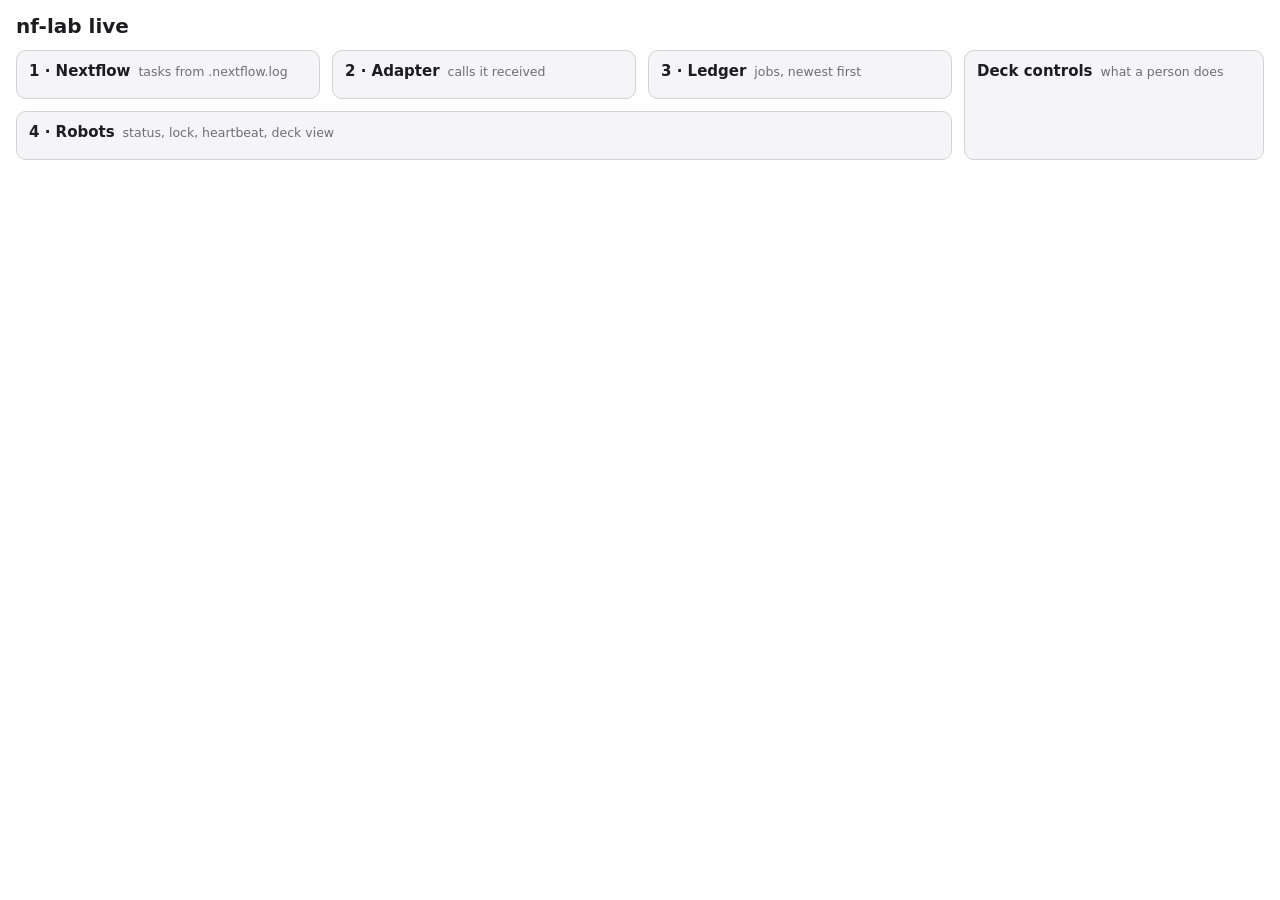
==== dashboard/src/nf_lab_dashboard/index.html @ b920cee9 "Dashboard: a missing or unreadable ledger is a message in the panel, not a 500 The ledger panel name" ====
<!doctype html>
<html lang="en">
<head>
<meta charset="utf-8">
<meta name="viewport" content="width=device-width, initial-scale=1">
<title>nf-lab live</title>
<style>
  :root { --bg: #fff; --fg: #1d1d1f; --muted: #6e6e73; --line: #d2d2d7; --card: #f5f5f7;
          --ok: #1a7f37; --warn: #9a6700; --bad: #c62828; --info: #0b62c4; --flash: #fff3b0; }
  @media (prefers-color-scheme: dark) {
    :root { --bg: #1c1c1e; --fg: #f2f2f7; --muted: #a1a1a6; --line: #3a3a3c; --card: #2c2c2e;
            --ok: #4ac26b; --warn: #d29922; --bad: #ff6b6b; --info: #6cb6ff; --flash: #5a4a00; }
  }
  * { box-sizing: border-box; }
  body { background: var(--bg); color: var(--fg); font: 14px/1.4 system-ui, sans-serif; margin: 0; padding: 12px 16px; }
  header { display: flex; flex-wrap: wrap; gap: 6px 16px; align-items: baseline; margin-bottom: 10px; }
  h1 { font-size: 20px; margin: 0; }
  h2 { font-size: 15px; margin: 0 0 6px; display: flex; gap: 8px; align-items: baseline; }
  h2 small { font-weight: normal; color: var(--muted); }
  .muted { color: var(--muted); }
  main { display: grid; gap: 12px; grid-template-columns: repeat(3, minmax(0, 1fr)) minmax(300px, 0.9fr);
         grid-template-areas: "nf adapter ledger deck" "robots robots robots deck"; }
  section { background: var(--card); border: 1px solid var(--line); border-radius: 10px; padding: 10px 12px; min-width: 0; }
  #nf { grid-area: nf; } #adapter { grid-area: adapter; } #ledger { grid-area: ledger; }
  #robots { grid-area: robots; } #deck { grid-area: deck; display: flex; flex-direction: column; }
  @media (max-width: 1100px) {
    main { grid-template-columns: minmax(0, 1fr); grid-template-areas: "nf" "adapter" "ledger" "robots" "deck"; }
  }
  .scroll { max-height: 40vh; overflow: auto; }
  table { border-collapse: collapse; width: 100%; font-size: 13px; }
  th, td { text-align: left; padding: 3px 6px 3px 0; border-bottom: 1px solid var(--line); white-space: nowrap; }
  th { color: var(--muted); font-weight: 600; }
  td.wrap { white-space: normal; }
  code { font-size: 12px; }
  .ok { color: var(--ok); } .warn { color: var(--warn); } .bad { color: var(--bad); } .info { color: var(--info); }
  tr.flash td { background: var(--flash); transition: background 0s; }
  tr td { transition: background 1.5s; }
  .robots { display: grid; gap: 12px; grid-template-columns: repeat(auto-fit, minmax(320px, 1fr)); }
  .robot { border: 1px solid var(--line); border-radius: 8px; padding: 8px; background: var(--bg); }
  .robot h3 { margin: 0 0 4px; font-size: 14px; }
  .viewer { height: 320px; overflow: hidden; border-radius: 6px; border: 1px solid var(--line); margin-top: 6px; }
  .viewer iframe { width: 200%; height: 640px; border: 0; transform: scale(.5); transform-origin: 0 0; }
  #deck iframe { flex: 1; min-height: 70vh; width: 100%; border: 0; border-radius: 6px; background: var(--bg); }
  .error { color: var(--bad); }
</style>
</head>
<body>
<header>
  <h1>nf-lab live</h1>
  <span id="run" class="muted"></span>
  <span id="where" class="muted"></span>
</header>
<main>
  <section id="nf"><h2>1 · Nextflow <small>tasks from .nextflow.log</small></h2><div class="scroll" id="nf-body"></div></section>
  <section id="adapter"><h2>2 · Adapter <small>calls it received</small></h2><div class="scroll" id="adapter-body"></div></section>
  <section id="ledger"><h2>3 · Ledger <small>jobs, newest first</small></h2><div class="scroll" id="ledger-body"></div></section>
  <section id="robots"><h2>4 · Robots <small>status, lock, heartbeat, deck view</small></h2><div id="robots-body" class="robots"></div></section>
  <section id="deck"><h2>Deck controls <small>what a person does</small></h2></section>
</main>
<script>
const esc = s => String(s ?? "").replace(/[&<>"]/g, c => ({ "&": "&amp;", "<": "&lt;", ">": "&gt;", '"': "&quot;" }[c]));
const CLS = { done: "ok", cached: "info", submitted: "warn", running: "warn", queued: "muted", preflight: "warn",
              failed_preflight: "warn", failed_in_protocol: "bad", stopped: "bad", voided: "muted",
              ready: "ok", empty: "muted", unload: "warn", needs_person: "bad", finished: "ok", aborted: "bad" };
const cls = s => CLS[s] || (String(s).startsWith("exit") ? "bad" : "");
const table = (head, rows) => rows.length
  ? `<table><tr>${head.map(h => `<th>${h}</th>`).join("")}</tr>${rows.join("")}</table>` : `<p class="muted">Nothing yet.</p>`;
const get = async path => { const r = await fetch(path); if (!r.ok) throw new Error(`${path}: HTTP ${r.status}`); return r.json(); };

function nextflow(run) {
  if (run.error) return `<p class="muted">${esc(run.error)}</p>`;
  document.getElementById("run").innerHTML =
    `run <b>${esc(run.run_name || "?")}</b> · <span class="${cls(run.state)}">${esc(run.state)}</span>`;
  return table(["Task", "State", "Tries", "Hash", "At"], run.tasks.map(t =>
    `<tr><td>${esc(t.name)}</td><td class="${cls(t.state)}">${esc(t.state)}</td><td>${t.attempts || ""}</td>
     <td><code>${esc(t.hash)}</code></td><td>${esc(t.time)}</td></tr>`));
}

function adapter(calls) {
  if (calls.error) return `<p class="error">${esc(calls.error)}</p>`;
  return table(["At", "Call", "For", "HTTP"], calls.map(c =>
    `<tr><td>${esc(c.time)}</td><td><code>${esc(c.op)}</code>${c.count > 1 ? ` <span class="muted">×${c.count}</span>` : ""}</td>
     <td>${esc(c.who)}</td><td class="${c.http >= 400 ? "bad" : ""}">${c.http}</td></tr>`));
}

const seen = {};  // job_id -> last state, to flash rows that changed
function ledger(jobs) {
  if (jobs.error) return `<p class="error">${esc(jobs.error)}</p>`;
  const html = table(["Plate", "Robot", "State", "Try", "Liquid", "Reason"], jobs.map(j => {
    const changed = seen[j.job_id] !== undefined && seen[j.job_id] !== j.state + j.stoppable + !!j.released_at;
    seen[j.job_id] = j.state + j.stoppable + !!j.released_at;
    const state = j.state + (j.state === "done" && !j.released_at ? " (on deck)" : "");
    return `<tr class="${changed ? "flash" : ""}"><td><b>${esc(j.plate)}</b></td><td>${esc(j.device_id || "pool")}</td>
      <td class="${cls(j.state)}">${esc(state)}</td><td>${j.attempt}</td><td>${j.stoppable ? "" : "moved"}</td>
      <td class="wrap">${esc(j.reason)}</td></tr>`;
  }));
  setTimeout(() => document.querySelectorAll("#ledger tr.flash").forEach(r => r.classList.remove("flash")), 50);
  return html;
}

function robots(data) {
  const body = document.getElementById("robots-body");
  if (data.error) { body.innerHTML = `<p class="error">${esc(data.error)}</p>`; return; }
  body.querySelector(".error")?.remove();
  for (const r of data.robots) {
    let card = document.getElementById(`robot-${r.device_id}`);
    if (!card) {  // built once, so the deck view's iframe isn't reloaded on every poll
      card = document.createElement("div");
      card.className = "robot"; card.id = `robot-${r.device_id}`;
      card.innerHTML = `<h3>${esc(r.device_id)}</h3><div class="info"></div>` +
        (r.viewer ? `<div class="viewer"><iframe src="${esc(r.viewer)}" title="${esc(r.device_id)} deck view"></iframe></div>`
                  : `<p class="muted">No deck view (fake backend).</p>`);
      body.appendChild(card);
    }
    const hb = r.heartbeat_s == null ? "" : ` · heartbeat ${r.heartbeat_s}s ago`;
    card.querySelector(".info").innerHTML =
      `<div class="${cls(r.status)}"><b>${esc(r.status)}</b>: ${esc(r.detail)}</div>
       <div class="muted">lock: ${esc(r.lock || "free")}${r.liquid_moved ? " · liquid moved" : ""}${esc(hb)}</div>`;
  }
}

async function poll() {
  const parts = [["nf-body", "api/nextflow", nextflow], ["adapter-body", "api/adapter", adapter], ["ledger-body", "api/ledger", ledger]];
  await Promise.all(parts.map(async ([id, path, render]) => {
    const el = document.getElementById(id);
    try { el.innerHTML = render(await get(path)); }
    catch (e) { el.innerHTML = `<p class="error">${esc(e.message)}</p>`; }
  }));
  try { robots(await get("api/robots")); }
  catch (e) { document.getElementById("robots-body").innerHTML = `<p class="error">${esc(e.message)}</p>`; }
}

(async () => {
  const c = await get("api/config");
  document.getElementById("where").textContent = `adapter ${c.adapter} · log ${c.nextflow_log}`;
  const frame = document.createElement("iframe");
  frame.src = `${c.adapter}/deck`; frame.title = "Deck controls";
  document.getElementById("deck").appendChild(frame);
  poll();
  setInterval(poll, 1000);
})();
</script>
</body>
</html>
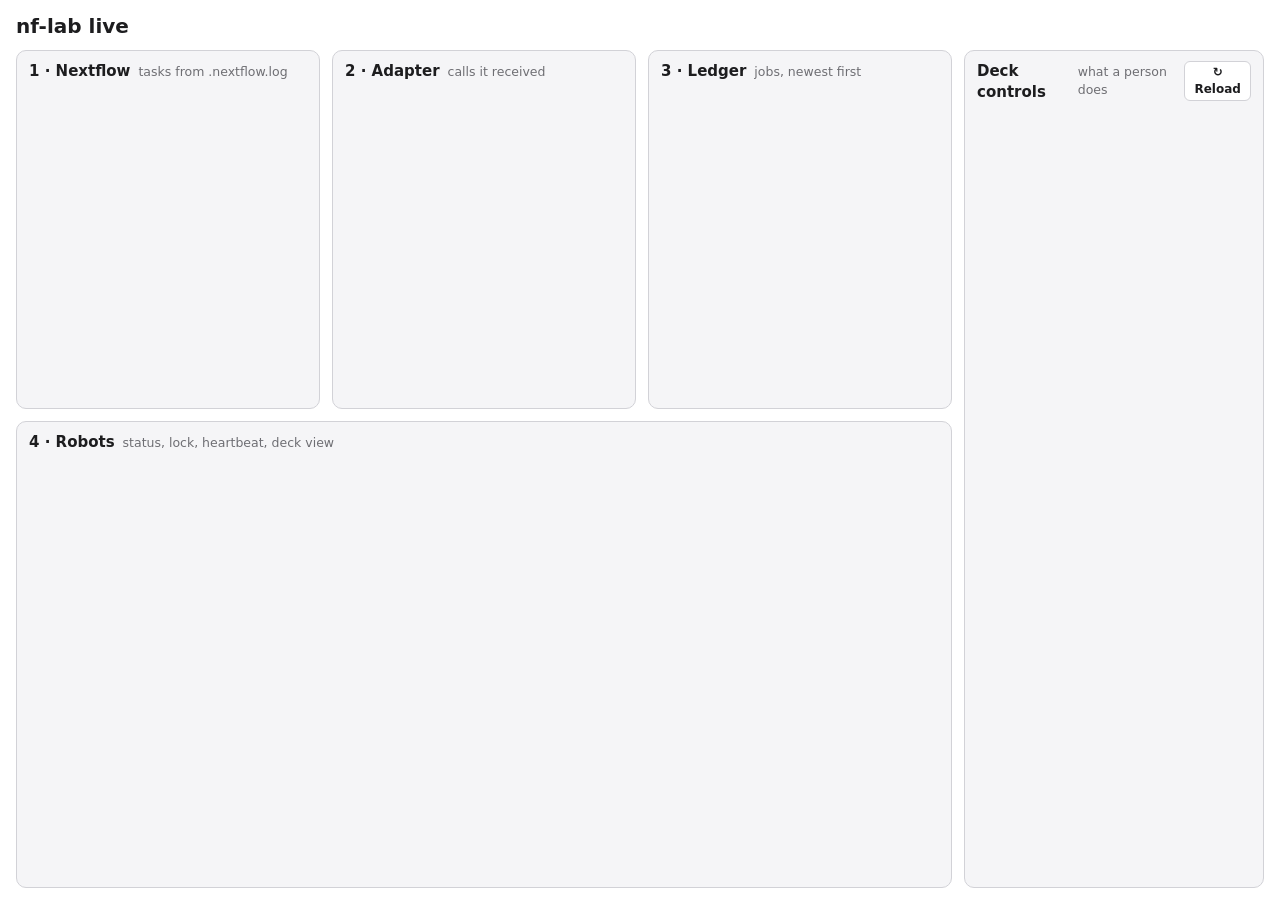
==== commit fba00b8a: "Dashboard fills the window; frames reload when the adapter comes back Panels share the window height" ====
--- a/dashboard/src/nf_lab_dashboard/index.html
+++ b/dashboard/src/nf_lab_dashboard/index.html
@@ -12,21 +12,29 @@
             --ok: #4ac26b; --warn: #d29922; --bad: #ff6b6b; --info: #6cb6ff; --flash: #5a4a00; }
   }
   * { box-sizing: border-box; }
-  body { background: var(--bg); color: var(--fg); font: 14px/1.4 system-ui, sans-serif; margin: 0; padding: 12px 16px; }
-  header { display: flex; flex-wrap: wrap; gap: 6px 16px; align-items: baseline; margin-bottom: 10px; }
+  html, body { height: 100%; }
+  body { background: var(--bg); color: var(--fg); font: 14px/1.4 system-ui, sans-serif; margin: 0; padding: 12px 16px;
+         display: flex; flex-direction: column; }
+  header { display: flex; flex-wrap: wrap; gap: 6px 16px; align-items: baseline; margin-bottom: 10px; flex: none; }
   h1 { font-size: 20px; margin: 0; }
   h2 { font-size: 15px; margin: 0 0 6px; display: flex; gap: 8px; align-items: baseline; }
   h2 small { font-weight: normal; color: var(--muted); }
   .muted { color: var(--muted); }
-  main { display: grid; gap: 12px; grid-template-columns: repeat(3, minmax(0, 1fr)) minmax(300px, 0.9fr);
+  main { flex: 1; min-height: 0; display: grid; gap: 12px;
+         grid-template-columns: repeat(3, minmax(0, 1fr)) minmax(300px, 0.9fr); grid-template-rows: minmax(0, 1fr) minmax(0, 1.3fr);
          grid-template-areas: "nf adapter ledger deck" "robots robots robots deck"; }
-  section { background: var(--card); border: 1px solid var(--line); border-radius: 10px; padding: 10px 12px; min-width: 0; }
+  section { background: var(--card); border: 1px solid var(--line); border-radius: 10px; padding: 10px 12px;
+            min-width: 0; min-height: 0; display: flex; flex-direction: column; }
   #nf { grid-area: nf; } #adapter { grid-area: adapter; } #ledger { grid-area: ledger; }
-  #robots { grid-area: robots; } #deck { grid-area: deck; display: flex; flex-direction: column; }
-  @media (max-width: 1100px) {
-    main { grid-template-columns: minmax(0, 1fr); grid-template-areas: "nf" "adapter" "ledger" "robots" "deck"; }
+  #robots { grid-area: robots; } #deck { grid-area: deck; }
+  .scroll { flex: 1; min-height: 0; overflow: auto; }
+  @media (max-width: 1100px) {  /* narrow: one column, the page scrolls */
+    body { height: auto; display: block; }
+    main { grid-template-columns: minmax(0, 1fr); grid-template-rows: none; grid-template-areas: "nf" "adapter" "ledger" "robots" "deck"; }
+    .scroll { max-height: 50vh; }
+    .robot { min-height: 420px; }
+    #deck iframe { min-height: 70vh; }
   }
-  .scroll { max-height: 40vh; overflow: auto; }
   table { border-collapse: collapse; width: 100%; font-size: 13px; }
   th, td { text-align: left; padding: 3px 6px 3px 0; border-bottom: 1px solid var(--line); white-space: nowrap; }
   th { color: var(--muted); font-weight: 600; }
@@ -35,12 +43,16 @@
   .ok { color: var(--ok); } .warn { color: var(--warn); } .bad { color: var(--bad); } .info { color: var(--info); }
   tr.flash td { background: var(--flash); transition: background 0s; }
   tr td { transition: background 1.5s; }
-  .robots { display: grid; gap: 12px; grid-template-columns: repeat(auto-fit, minmax(320px, 1fr)); }
-  .robot { border: 1px solid var(--line); border-radius: 8px; padding: 8px; background: var(--bg); }
+  .robots { flex: 1; min-height: 0; display: grid; gap: 12px; grid-template-columns: repeat(auto-fit, minmax(320px, 1fr)); }
+  .robot { border: 1px solid var(--line); border-radius: 8px; padding: 8px; background: var(--bg);
+           min-height: 0; display: flex; flex-direction: column; }
   .robot h3 { margin: 0 0 4px; font-size: 14px; }
-  .viewer { height: 320px; overflow: hidden; border-radius: 6px; border: 1px solid var(--line); margin-top: 6px; }
-  .viewer iframe { width: 200%; height: 640px; border: 0; transform: scale(.5); transform-origin: 0 0; }
-  #deck iframe { flex: 1; min-height: 70vh; width: 100%; border: 0; border-radius: 6px; background: var(--bg); }
+  /* PyLabRobot's view drawn at twice the box size, scaled to half: the whole deck fits */
+  .viewer { flex: 1; min-height: 120px; position: relative; overflow: hidden; border-radius: 6px; border: 1px solid var(--line); margin-top: 6px; }
+  .viewer iframe { position: absolute; top: 0; left: 0; width: 200%; height: 200%; border: 0; transform: scale(.5); transform-origin: 0 0; }
+  #deck iframe { flex: 1; min-height: 0; width: 100%; border: 0; border-radius: 6px; background: var(--bg); }
+  h2 button { margin-left: auto; font: inherit; font-size: 12px; padding: 2px 8px; border-radius: 6px;
+              border: 1px solid var(--line); background: var(--bg); color: var(--fg); cursor: pointer; }
   .error { color: var(--bad); }
 </style>
 </head>
@@ -55,7 +67,8 @@
   <section id="adapter"><h2>2 · Adapter <small>calls it received</small></h2><div class="scroll" id="adapter-body"></div></section>
   <section id="ledger"><h2>3 · Ledger <small>jobs, newest first</small></h2><div class="scroll" id="ledger-body"></div></section>
   <section id="robots"><h2>4 · Robots <small>status, lock, heartbeat, deck view</small></h2><div id="robots-body" class="robots"></div></section>
-  <section id="deck"><h2>Deck controls <small>what a person does</small></h2></section>
+  <section id="deck"><h2>Deck controls <small>what a person does</small>
+    <button onclick="reloadFrames()" title="Reload the deck controls and the robots' deck views">↻ Reload</button></h2></section>
 </main>
 <script>
 const esc = s => String(s ?? "").replace(/[&<>"]/g, c => ({ "&": "&amp;", "<": "&lt;", ">": "&gt;", '"': "&quot;" }[c]));
@@ -72,7 +85,7 @@
   document.getElementById("run").innerHTML =
     `run <b>${esc(run.run_name || "?")}</b> · <span class="${cls(run.state)}">${esc(run.state)}</span>`;
   return table(["Task", "State", "Tries", "Hash", "At"], run.tasks.map(t =>
-    `<tr><td>${esc(t.name)}</td><td class="${cls(t.state)}">${esc(t.state)}</td><td>${t.attempts || ""}</td>
+    `<tr><td class="wrap">${esc(t.name)}</td><td class="${cls(t.state)}">${esc(t.state)}</td><td>${t.attempts || ""}</td>
      <td><code>${esc(t.hash)}</code></td><td>${esc(t.time)}</td></tr>`));
 }
 
@@ -98,15 +111,19 @@
   return html;
 }
 
+let adapterUp = null;  // false while the adapter is unreachable: frames loaded then show "refused to connect"
 function robots(data) {
   const body = document.getElementById("robots-body");
-  if (data.error) { body.innerHTML = `<p class="error">${esc(data.error)}</p>`; return; }
+  if (data.error) { adapterUp = false; body.innerHTML = `<p class="error">${esc(data.error)}</p>`; return; }
+  if (adapterUp === false) reloadFrames();  // back up: reload what failed to load
+  adapterUp = true;
   body.querySelector(".error")?.remove();
   for (const r of data.robots) {
     let card = document.getElementById(`robot-${r.device_id}`);
+    if (card && card.dataset.viewer !== String(r.viewer)) { card.remove(); card = null; }  // restarted: new port
     if (!card) {  // built once, so the deck view's iframe isn't reloaded on every poll
       card = document.createElement("div");
-      card.className = "robot"; card.id = `robot-${r.device_id}`;
+      card.className = "robot"; card.id = `robot-${r.device_id}`; card.dataset.viewer = String(r.viewer);
       card.innerHTML = `<h3>${esc(r.device_id)}</h3><div class="info"></div>` +
         (r.viewer ? `<div class="viewer"><iframe src="${esc(r.viewer)}" title="${esc(r.device_id)} deck view"></iframe></div>`
                   : `<p class="muted">No deck view (fake backend).</p>`);
@@ -130,6 +147,12 @@
   catch (e) { document.getElementById("robots-body").innerHTML = `<p class="error">${esc(e.message)}</p>`; }
 }
 
+function reloadFrames() {
+  const deck = document.querySelector("#deck iframe");
+  if (deck) deck.src = deck.src;
+  document.getElementById("robots-body").innerHTML = "";  // the next poll rebuilds the cards and their deck views
+}
+
 (async () => {
   const c = await get("api/config");
   document.getElementById("where").textContent = `adapter ${c.adapter} · log ${c.nextflow_log}`;
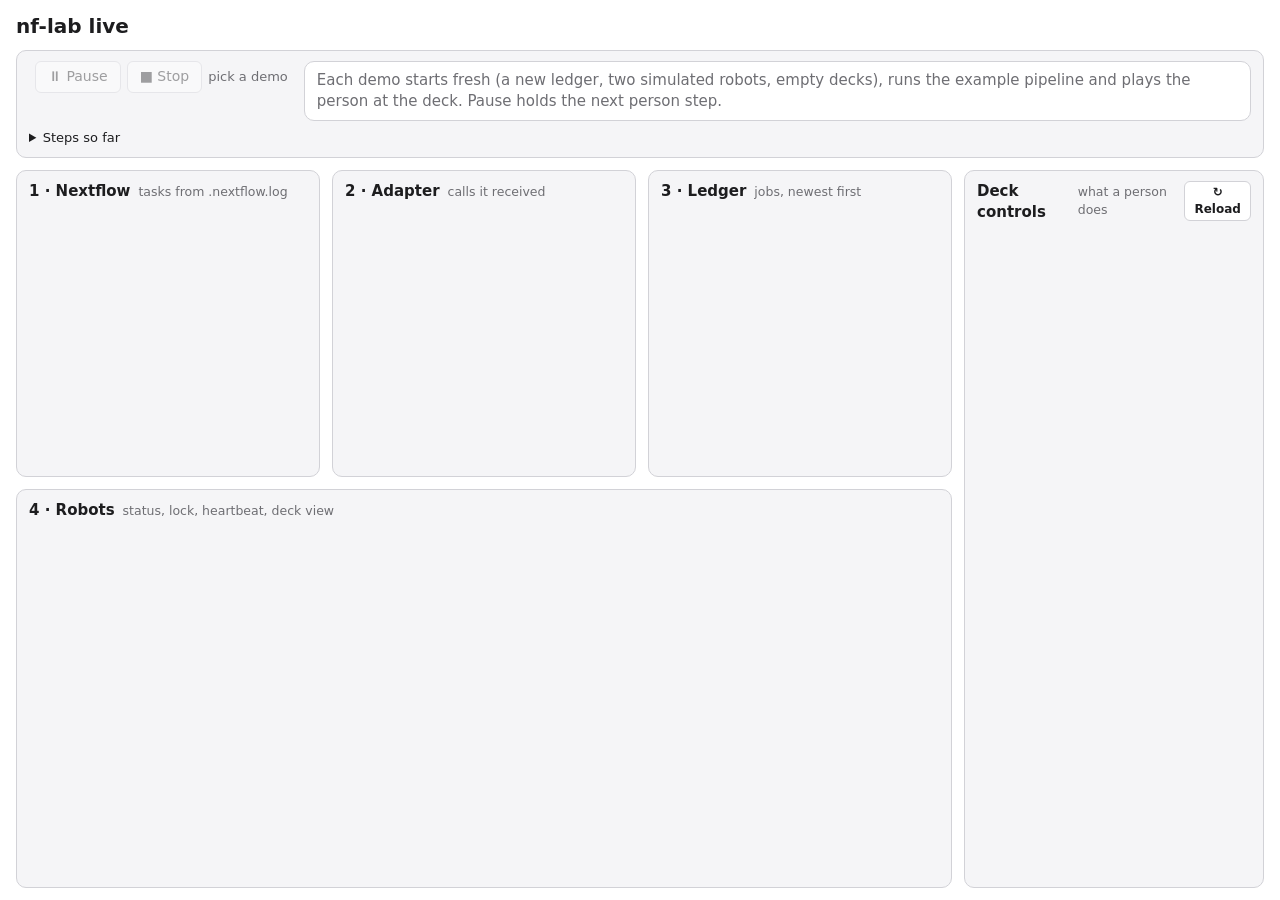
==== commit 0184cbe6: "Dashboard demo bar: Pool and E-stop scenarios that run themselves A scenario starts its own adapter " ====
--- a/dashboard/src/nf_lab_dashboard/index.html
+++ b/dashboard/src/nf_lab_dashboard/index.html
@@ -54,6 +54,24 @@
   h2 button { margin-left: auto; font: inherit; font-size: 12px; padding: 2px 8px; border-radius: 6px;
               border: 1px solid var(--line); background: var(--bg); color: var(--fg); cursor: pointer; }
   .error { color: var(--bad); }
+  /* control panel */
+  #demo { flex: none; margin-bottom: 12px; display: grid; gap: 8px 16px; grid-template-columns: auto minmax(0, 1fr);
+          align-items: start; }
+  #demo .controls { display: flex; flex-wrap: wrap; gap: 6px; align-items: center; }
+  #demo button { font: inherit; padding: 5px 12px; border-radius: 6px; border: 1px solid var(--line);
+                 background: var(--bg); color: var(--fg); cursor: pointer; }
+  #demo button:disabled { opacity: .4; cursor: default; }
+  #demo button.active { border-color: var(--info); color: var(--info); font-weight: 600; }
+  #demo-status { color: var(--muted); font-size: 13px; }
+  .bubble { border-radius: 10px; padding: 8px 12px; background: var(--bg); border: 1px solid var(--line); font-size: 15px; }
+  .bubble.person { border-color: var(--warn); }
+  .bubble.person::before { content: "👤 "; }
+  .bubble.error { border-color: var(--bad); }
+  #demo details { grid-column: 1 / -1; font-size: 13px; }
+  #demo ol { max-height: 22vh; overflow: auto; margin: 4px 0 0; padding-left: 22px; }
+  #demo li.person { color: var(--warn); } #demo li.error { color: var(--bad); }
+  .robot.acting { outline: 3px solid var(--warn); outline-offset: 2px; transition: outline-color .3s; }
+  @media (max-width: 1100px) { #demo { grid-template-columns: minmax(0, 1fr); } }
 </style>
 </head>
 <body>
@@ -62,6 +80,17 @@
   <span id="run" class="muted"></span>
   <span id="where" class="muted"></span>
 </header>
+<section id="demo" aria-label="Demos">
+  <div class="controls">
+    <span id="demo-buttons"></span>
+    <button id="demo-pp" disabled>⏸ Pause</button>
+    <button id="demo-stop" disabled onclick="demoCall('stop')">■ Stop</button>
+    <span id="demo-status">pick a demo</span>
+  </div>
+  <div id="bubble" class="bubble muted" aria-live="polite">Each demo starts fresh (a new ledger, two simulated robots,
+    empty decks), runs the example pipeline and plays the person at the deck. Pause holds the next person step.</div>
+  <details><summary>Steps so far</summary><ol id="steps"></ol></details>
+</section>
 <main>
   <section id="nf"><h2>1 · Nextflow <small>tasks from .nextflow.log</small></h2><div class="scroll" id="nf-body"></div></section>
   <section id="adapter"><h2>2 · Adapter <small>calls it received</small></h2><div class="scroll" id="adapter-body"></div></section>
@@ -136,6 +165,47 @@
   }
 }
 
+let demoBuilt = false, lastHighlight = 0;
+function demo(d) {
+  const bar = document.getElementById("demo-buttons"), running = d.status === "running";
+  if (!demoBuilt) {
+    bar.innerHTML = d.scenarios.map(s => `<button class="scenario" data-id="${esc(s.id)}" title="${esc(s.blurb)}"
+      onclick="demoCall('start/${esc(s.id)}')">▶ ${esc(s.title)}</button>`).join(" ");
+    demoBuilt = true;
+  }
+  bar.querySelectorAll("button.scenario").forEach(b => { b.disabled = running; b.classList.toggle("active", b.dataset.id === d.active); });
+  const pp = document.getElementById("demo-pp");
+  pp.disabled = !running;
+  pp.textContent = d.paused ? "▶ Play" : "⏸ Pause";
+  pp.onclick = () => demoCall(d.paused ? "play" : "pause");
+  document.getElementById("demo-stop").disabled = !running;
+  document.getElementById("demo-status").textContent = d.active ? `${d.active}: ${d.paused ? "paused" : d.status}` : "pick a demo";
+  const last = d.log[d.log.length - 1];
+  if (last) {
+    const bubble = document.getElementById("bubble");
+    bubble.className = `bubble ${last.kind}`;
+    bubble.textContent = last.text;
+  }
+  document.getElementById("steps").innerHTML = d.log.map(e =>
+    `<li class="${esc(e.kind)}"><span class="muted">${esc(e.t)}</span> ${e.kind === "person" ? "👤 " : ""}${esc(e.text)}</li>`).join("");
+  if (d.highlight && d.highlight.n !== lastHighlight) {  // flash the robot the person just acted on
+    lastHighlight = d.highlight.n;
+    const card = document.getElementById(`robot-${d.highlight.device}`);
+    if (card) { card.classList.add("acting"); setTimeout(() => card.classList.remove("acting"), 2500); }
+  }
+}
+
+async function demoCall(path) {
+  const r = await fetch(`api/demo/${path}`, { method: "POST" });
+  const body = await r.json();
+  if (!r.ok) {
+    const bubble = document.getElementById("bubble");
+    bubble.className = "bubble error"; bubble.textContent = body.detail;
+    return;
+  }
+  demo(body);
+}
+
 async function poll() {
   const parts = [["nf-body", "api/nextflow", nextflow], ["adapter-body", "api/adapter", adapter], ["ledger-body", "api/ledger", ledger]];
   await Promise.all(parts.map(async ([id, path, render]) => {
@@ -145,6 +215,11 @@
   }));
   try { robots(await get("api/robots")); }
   catch (e) { document.getElementById("robots-body").innerHTML = `<p class="error">${esc(e.message)}</p>`; }
+  try {
+    demo(await get("api/demo"));
+    const c = await get("api/config");  // a demo moves the panels to its own ledger and log
+    document.getElementById("where").textContent = `adapter ${c.adapter} · log ${c.nextflow_log}`;
+  } catch (e) { document.getElementById("demo-status").textContent = e.message; }
 }
 
 function reloadFrames() {
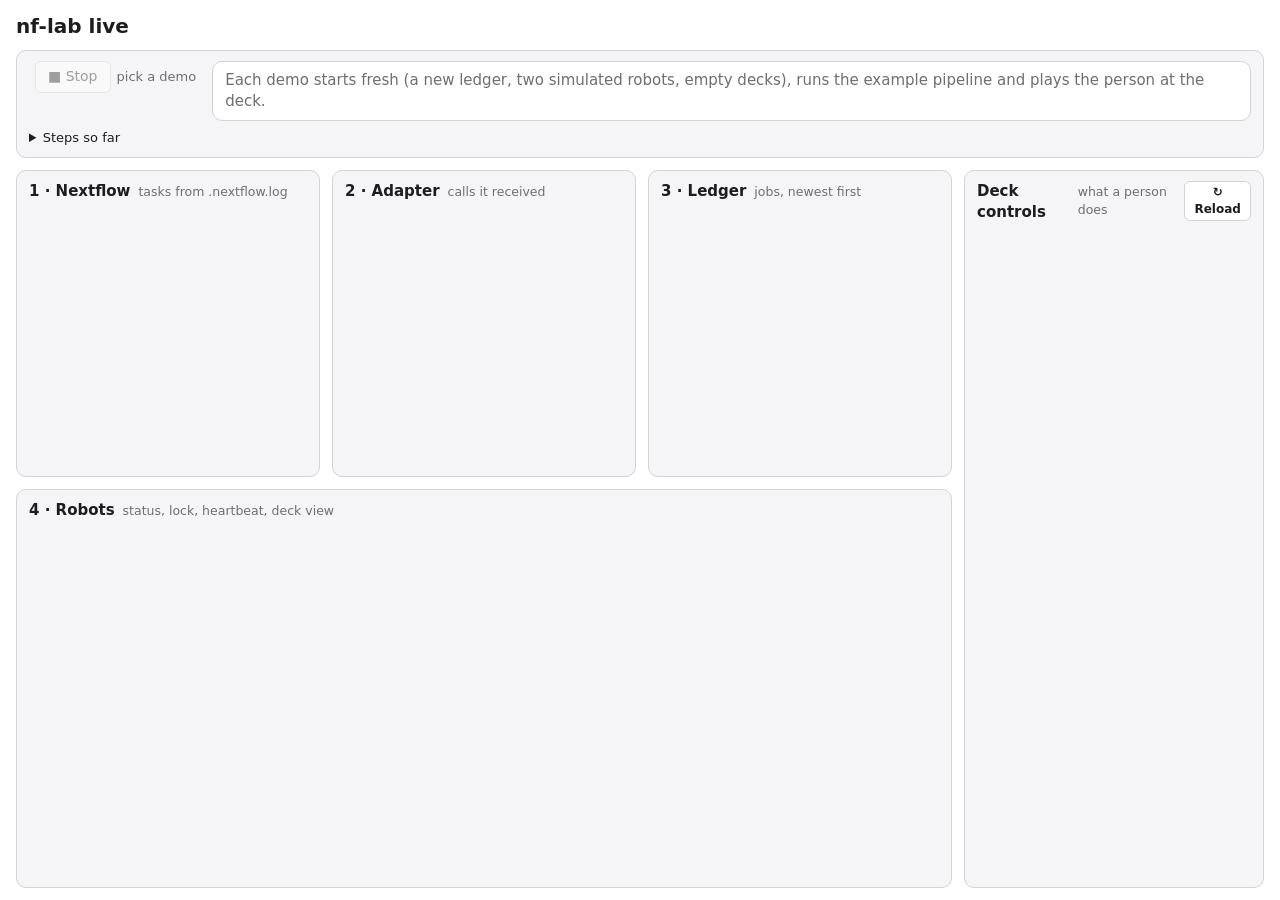
==== commit 75515e05: "Demo bar: no Pause; a person step re-checks the deck before pressing; slower robots Pause froze only" ====
--- a/dashboard/src/nf_lab_dashboard/index.html
+++ b/dashboard/src/nf_lab_dashboard/index.html
@@ -83,12 +83,11 @@
 <section id="demo" aria-label="Demos">
   <div class="controls">
     <span id="demo-buttons"></span>
-    <button id="demo-pp" disabled>⏸ Pause</button>
     <button id="demo-stop" disabled onclick="demoCall('stop')">■ Stop</button>
     <span id="demo-status">pick a demo</span>
   </div>
   <div id="bubble" class="bubble muted" aria-live="polite">Each demo starts fresh (a new ledger, two simulated robots,
-    empty decks), runs the example pipeline and plays the person at the deck. Pause holds the next person step.</div>
+    empty decks), runs the example pipeline and plays the person at the deck.</div>
   <details><summary>Steps so far</summary><ol id="steps"></ol></details>
 </section>
 <main>
@@ -174,12 +173,8 @@
     demoBuilt = true;
   }
   bar.querySelectorAll("button.scenario").forEach(b => { b.disabled = running; b.classList.toggle("active", b.dataset.id === d.active); });
-  const pp = document.getElementById("demo-pp");
-  pp.disabled = !running;
-  pp.textContent = d.paused ? "▶ Play" : "⏸ Pause";
-  pp.onclick = () => demoCall(d.paused ? "play" : "pause");
   document.getElementById("demo-stop").disabled = !running;
-  document.getElementById("demo-status").textContent = d.active ? `${d.active}: ${d.paused ? "paused" : d.status}` : "pick a demo";
+  document.getElementById("demo-status").textContent = d.active ? `${d.active}: ${d.status}` : "pick a demo";
   const last = d.log[d.log.length - 1];
   if (last) {
     const bubble = document.getElementById("bubble");
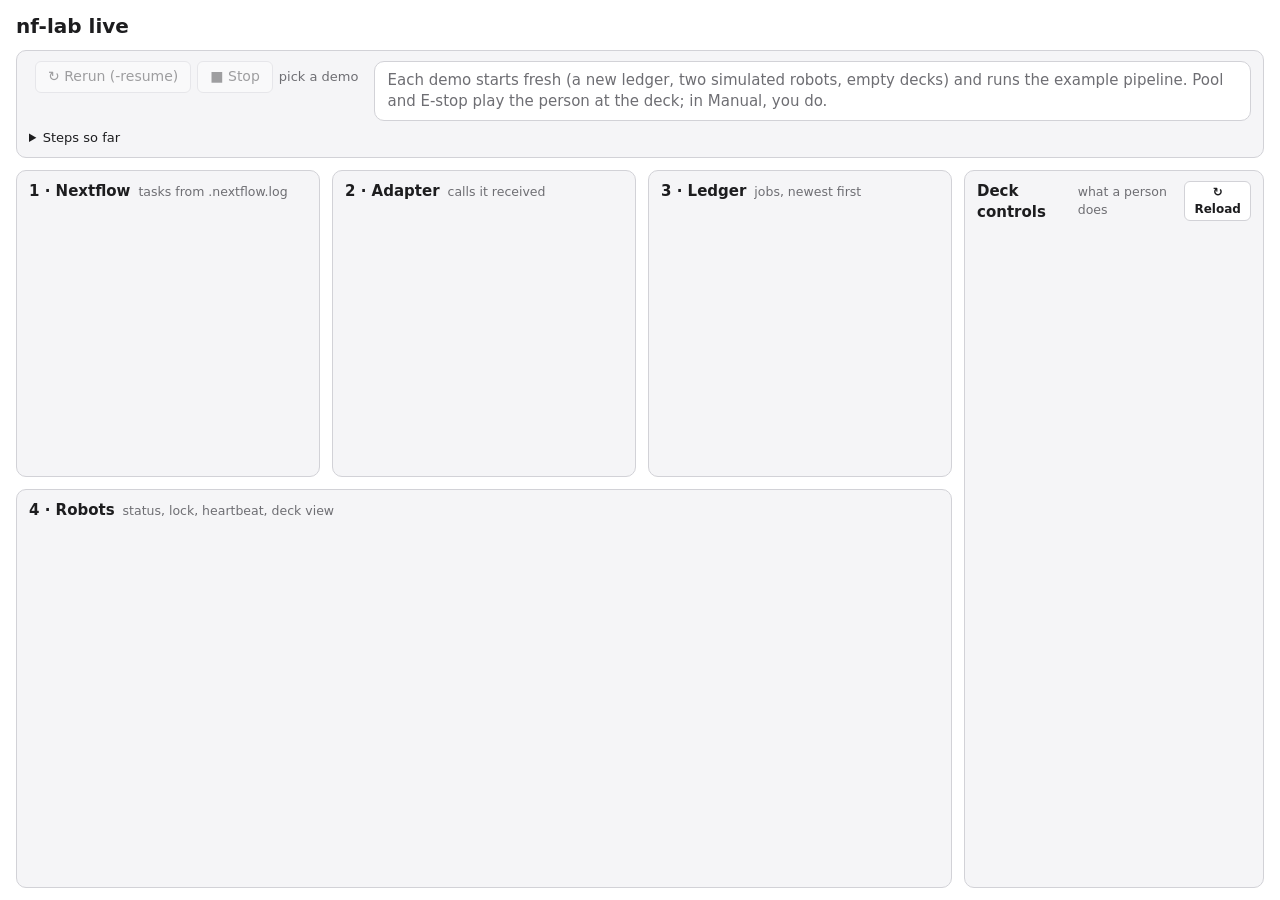
==== commit 94d62a87: "Demo bar: Manual (fresh ledger, pipeline running, you are the operator) and Rerun (-resume) Manual s" ====
--- a/dashboard/src/nf_lab_dashboard/index.html
+++ b/dashboard/src/nf_lab_dashboard/index.html
@@ -83,11 +83,12 @@
 <section id="demo" aria-label="Demos">
   <div class="controls">
     <span id="demo-buttons"></span>
+    <button id="demo-rerun" disabled onclick="demoCall('rerun')" title="Run the pipeline again with -resume on the same ledger">↻ Rerun (-resume)</button>
     <button id="demo-stop" disabled onclick="demoCall('stop')">■ Stop</button>
     <span id="demo-status">pick a demo</span>
   </div>
   <div id="bubble" class="bubble muted" aria-live="polite">Each demo starts fresh (a new ledger, two simulated robots,
-    empty decks), runs the example pipeline and plays the person at the deck.</div>
+    empty decks) and runs the example pipeline. Pool and E-stop play the person at the deck; in Manual, you do.</div>
   <details><summary>Steps so far</summary><ol id="steps"></ol></details>
 </section>
 <main>
@@ -174,6 +175,7 @@
   }
   bar.querySelectorAll("button.scenario").forEach(b => { b.disabled = running; b.classList.toggle("active", b.dataset.id === d.active); });
   document.getElementById("demo-stop").disabled = !running;
+  document.getElementById("demo-rerun").disabled = running || !d.can_rerun;
   document.getElementById("demo-status").textContent = d.active ? `${d.active}: ${d.status}` : "pick a demo";
   const last = d.log[d.log.length - 1];
   if (last) {
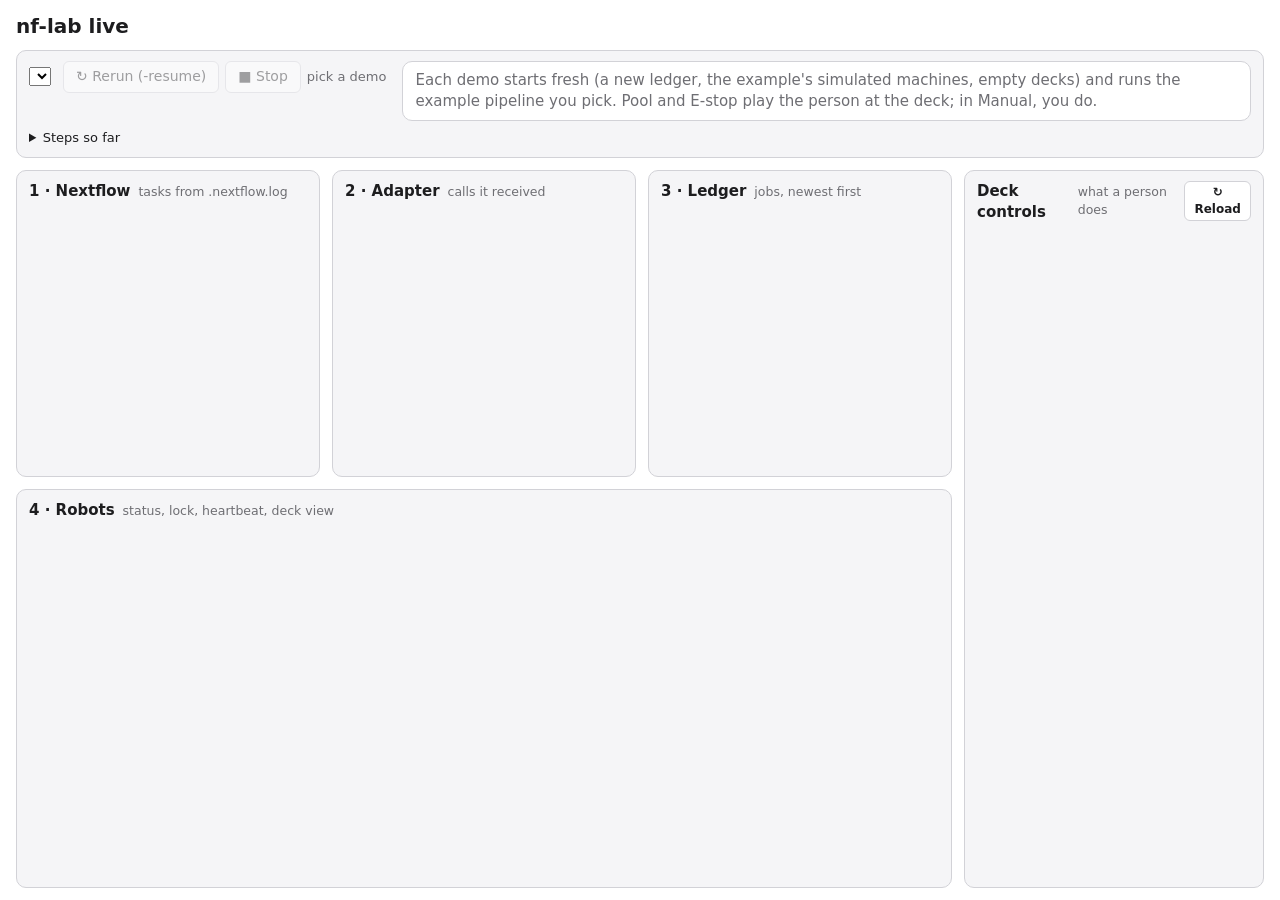
==== commit fea47d75: "Dashboard: pick the example a demo runs (plate_transfer or plate_assay) EXAMPLES in demo.py names ea" ====
--- a/dashboard/src/nf_lab_dashboard/index.html
+++ b/dashboard/src/nf_lab_dashboard/index.html
@@ -82,13 +82,14 @@
 </header>
 <section id="demo" aria-label="Demos">
   <div class="controls">
+    <select id="demo-example" aria-label="Example pipeline" onchange="demo(lastDemo)"></select>
     <span id="demo-buttons"></span>
     <button id="demo-rerun" disabled onclick="demoCall('rerun')" title="Run the pipeline again with -resume on the same ledger">↻ Rerun (-resume)</button>
     <button id="demo-stop" disabled onclick="demoCall('stop')">■ Stop</button>
     <span id="demo-status">pick a demo</span>
   </div>
-  <div id="bubble" class="bubble muted" aria-live="polite">Each demo starts fresh (a new ledger, two simulated robots,
-    empty decks) and runs the example pipeline. Pool and E-stop play the person at the deck; in Manual, you do.</div>
+  <div id="bubble" class="bubble muted" aria-live="polite">Each demo starts fresh (a new ledger, the example's simulated
+    machines, empty decks) and runs the example pipeline you pick. Pool and E-stop play the person at the deck; in Manual, you do.</div>
   <details><summary>Steps so far</summary><ol id="steps"></ol></details>
 </section>
 <main>
@@ -165,18 +166,29 @@
   }
 }
 
-let demoBuilt = false, lastHighlight = 0;
+let demoBuilt = false, lastHighlight = 0, lastDemo = null;
 function demo(d) {
-  const bar = document.getElementById("demo-buttons"), running = d.status === "running";
+  const bar = document.getElementById("demo-buttons"), pick = document.getElementById("demo-example");
+  const running = d.status === "running";
+  lastDemo = d;
   if (!demoBuilt) {
+    pick.innerHTML = d.examples.map(e => `<option value="${esc(e.id)}">${esc(e.title)}</option>`).join("");
+    pick.value = d.example;
     bar.innerHTML = d.scenarios.map(s => `<button class="scenario" data-id="${esc(s.id)}" title="${esc(s.blurb)}"
-      onclick="demoCall('start/${esc(s.id)}')">▶ ${esc(s.title)}</button>`).join(" ");
+      onclick="demoCall('start/${esc(s.id)}?example=' + encodeURIComponent(document.getElementById('demo-example').value))">▶ ${esc(s.title)}</button>`).join(" ");
     demoBuilt = true;
   }
-  bar.querySelectorAll("button.scenario").forEach(b => { b.disabled = running; b.classList.toggle("active", b.dataset.id === d.active); });
+  if (running) pick.value = d.example;
+  pick.disabled = running;
+  const offered = d.examples.find(e => e.id === pick.value).scenarios;  // Pool and E-stop are scripted per example
+  bar.querySelectorAll("button.scenario").forEach(b => {
+    b.hidden = !offered.includes(b.dataset.id);
+    b.disabled = running;
+    b.classList.toggle("active", b.dataset.id === d.active && pick.value === d.example);
+  });
   document.getElementById("demo-stop").disabled = !running;
-  document.getElementById("demo-rerun").disabled = running || !d.can_rerun;
-  document.getElementById("demo-status").textContent = d.active ? `${d.active}: ${d.status}` : "pick a demo";
+  document.getElementById("demo-rerun").disabled = running || !d.can_rerun || pick.value !== d.example;  // reruns the last example
+  document.getElementById("demo-status").textContent = d.active ? `${d.example} · ${d.active}: ${d.status}` : "pick a demo";
   const last = d.log[d.log.length - 1];
   if (last) {
     const bubble = document.getElementById("bubble");
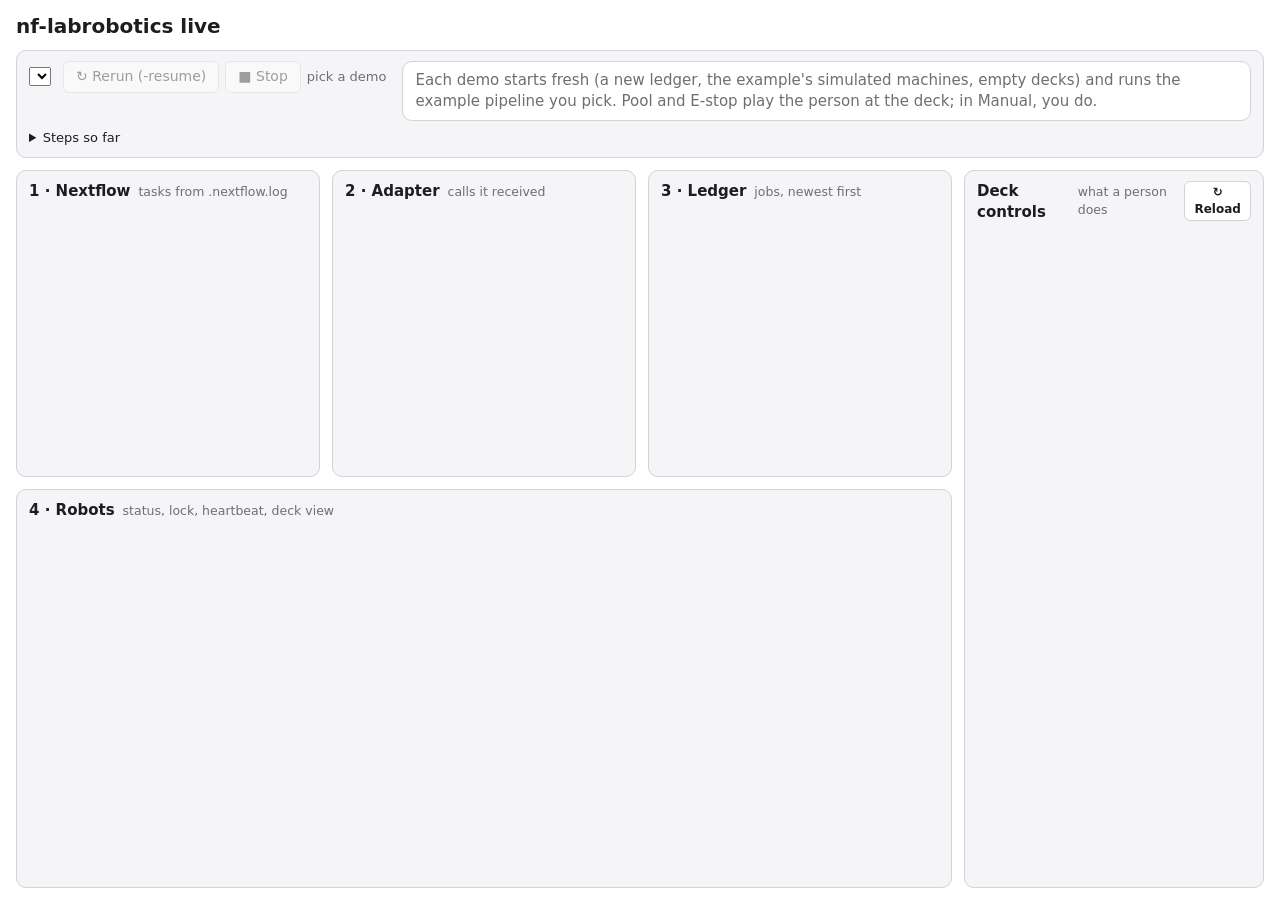
==== commit e8e098e0: "Rename the plugin to nf-labrobotics The registry name is nf-labrobotics. Plugin id, plugin includes," ====
--- a/dashboard/src/nf_lab_dashboard/index.html
+++ b/dashboard/src/nf_lab_dashboard/index.html
@@ -3,7 +3,7 @@
 <head>
 <meta charset="utf-8">
 <meta name="viewport" content="width=device-width, initial-scale=1">
-<title>nf-lab live</title>
+<title>nf-labrobotics live</title>
 <style>
   :root { --bg: #fff; --fg: #1d1d1f; --muted: #6e6e73; --line: #d2d2d7; --card: #f5f5f7;
           --ok: #1a7f37; --warn: #9a6700; --bad: #c62828; --info: #0b62c4; --flash: #fff3b0; }
@@ -76,7 +76,7 @@
 </head>
 <body>
 <header>
-  <h1>nf-lab live</h1>
+  <h1>nf-labrobotics live</h1>
   <span id="run" class="muted"></span>
   <span id="where" class="muted"></span>
 </header>
@@ -156,7 +156,7 @@
       card.className = "robot"; card.id = `robot-${r.device_id}`; card.dataset.viewer = String(r.viewer);
       card.innerHTML = `<h3>${esc(r.device_id)}</h3><div class="info"></div>` +
         (r.viewer ? `<div class="viewer"><iframe src="${esc(r.viewer)}" title="${esc(r.device_id)} deck view"></iframe></div>`
-                  : `<p class="muted">No deck view (fake backend).</p>`);
+                  : `<p class="muted">No deck view: the fake backend, or a machine PyLabRobot doesn't draw.</p>`);
       body.appendChild(card);
     }
     const hb = r.heartbeat_s == null ? "" : ` · heartbeat ${r.heartbeat_s}s ago`;
